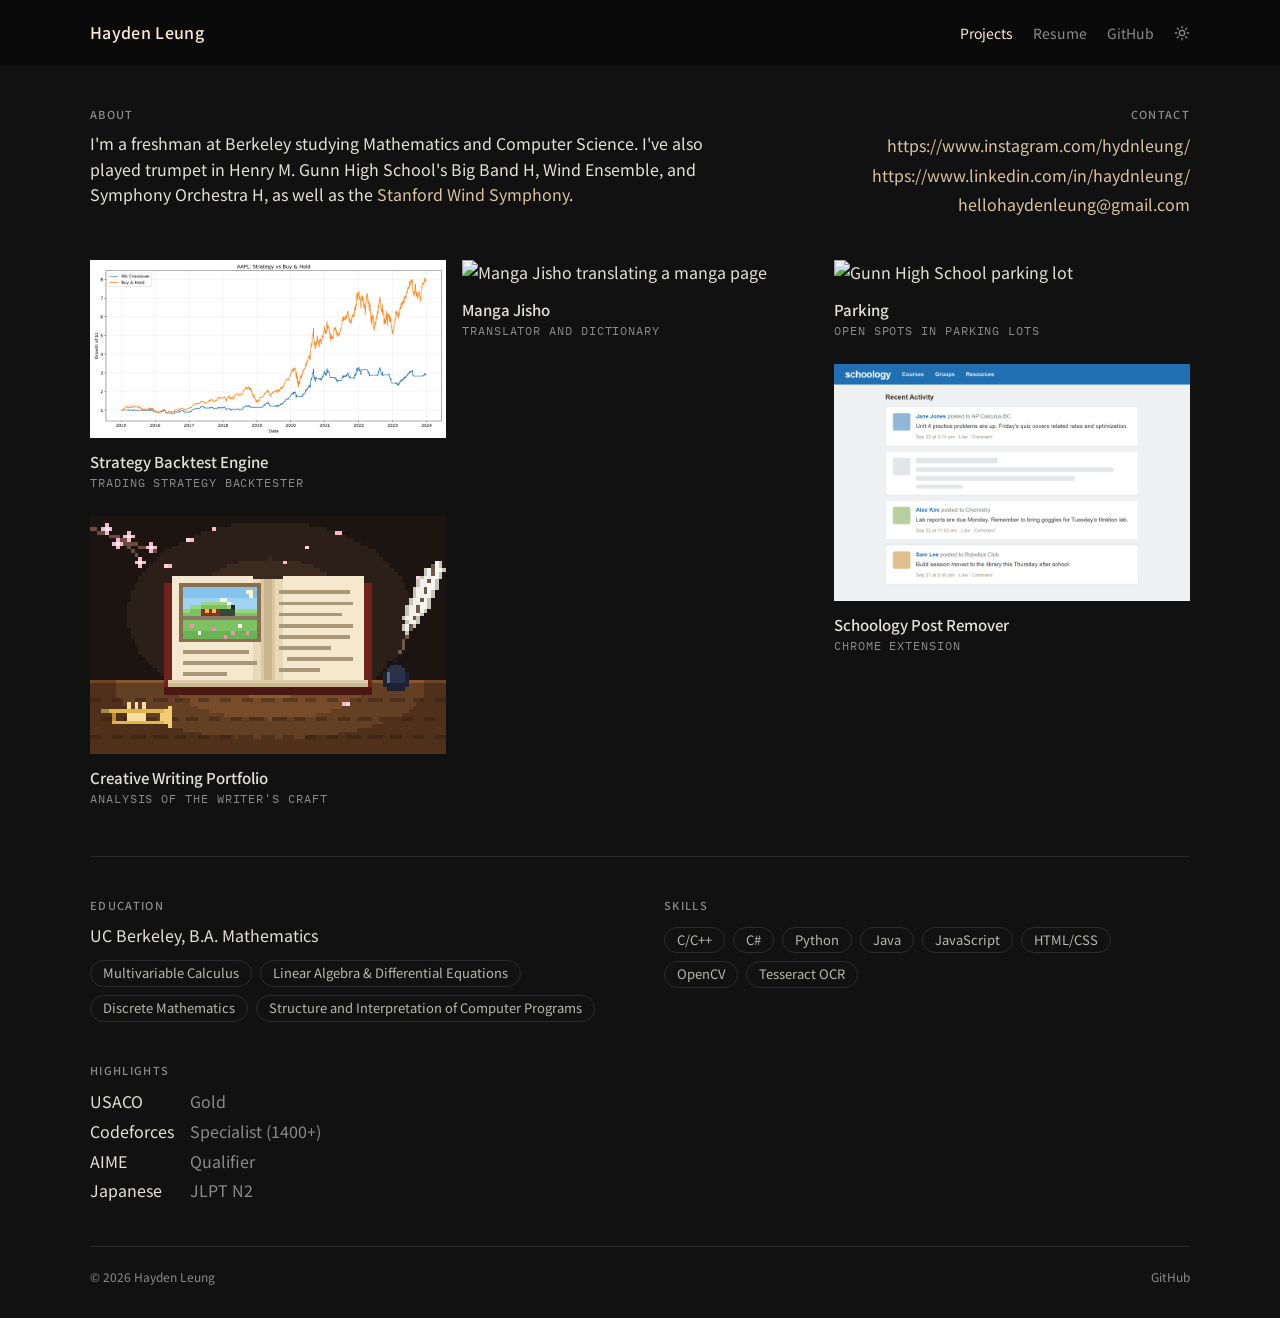
==== index.html @ 0882635b "Reworked Creative Writing Portfolio" ====
<!DOCTYPE html>
<html lang="en">
<head>
    <meta charset="UTF-8">
    <meta name="viewport" content="width=device-width, initial-scale=1.0">
    <title>Hayden Leung</title>
    <meta name="title" content="Hayden Leung">
    <meta name="description" content="Hayden Leung, UC Berkeley freshman. Projects, writing, and other things I've built.">
    <link rel="apple-touch-icon" sizes="180x180" href="media/apple-touch-icon.png">
    <link rel="icon" type="image/png" sizes="32x32" href="media/favicon-32x32.png">
    <link rel="icon" type="image/png" sizes="16x16" href="media/favicon-16x16.png">
    <link rel="stylesheet" href="style.css">
    <script src="theme.js"></script>
</head>
<body>
    <header class="header">
        <a class="header-object header-first" href="index.html">Hayden Leung</a>
        <nav class="nav">
            <a href="index.html" aria-current="page">Projects</a>
            <a href="pages/resume.html">Resume</a>
            <a href="https://github.com/SilentzYo">GitHub</a>
        </nav>
    </header>
    <hr>

    <section class="body">
        <div class="about">
            <h1>About</h1>
            <p class="body-text">I'm a freshman at Berkeley studying Mathematics and Computer Science. I've also played trumpet in Henry M. Gunn High School's Big Band H, Wind Ensemble, and Symphony Orchestra H, as well as the <a class="text-link" href="https://windsymphony.stanford.edu/">Stanford Wind Symphony</a>.</p>
        </div>
        <div class="experiences">
            <h1>Contact</h1>
            <ul class="contact-links body-text">
                <li><a class="text-link" href="https://www.instagram.com/hydnleung/">https://www.instagram.com/hydnleung/</a></li>
                <li><a class="text-link" href="https://www.linkedin.com/in/haydnleung/">https://www.linkedin.com/in/haydnleung/</a></li>
                <li><a class="text-link" href="mailto:hellohaydenleung@gmail.com">hellohaydenleung@gmail.com</a></li>
            </ul>
        </div>
    </section>

    <main class="projects-grid">
        <div class="projects-column">
            <a class="project" href="pages/backtest.html">
                <img class="image" src="media/backtest-equity-curve.png" alt="Equity curve of a moving-average crossover strategy versus buy and hold on AAPL">
                <div class="title">
                    <h1>Strategy Backtest Engine</h1>
                    <h2>Trading Strategy Backtester</h2>
                </div>
            </a>

            <a class="project" href="pages/crwrit.html">
                <img class="image pixelated" src="media/crwrit-portfolio.png" alt="Pixel art of an open book, a quill in an inkwell, a trumpet, and cherry blossoms">
                <div class="title">
                    <h1>Creative Writing Portfolio</h1>
                    <h2>Analysis of the Writer's Craft</h2>
                </div>
            </a>
        </div>

        <div class="projects-column">
            <a class="project" href="pages/mangajisho.html">
                <img class="image" src="media/manga-translate.png" alt="Manga Jisho translating a manga page">
                <div class="title">
                    <h1>Manga Jisho</h1>
                    <h2>Translator and Dictionary</h2>
                </div>
            </a>
        </div>

        <div class="projects-column">
            <a class="project" href="pages/parking.html">
                <img class="image" src="media/gunnparkinglot.jpg" alt="Gunn High School parking lot">
                <div class="title">
                    <h1>Parking</h1>
                    <h2>Open Spots in Parking Lots</h2>
                </div>
            </a>

            <a class="project" href="pages/schoology.html">
                <img class="image" src="media/schoology-feed.png" alt="Schoology Recent Activity feed with one post blanked out">
                <div class="title">
                    <h1>Schoology Post Remover</h1>
                    <h2>Chrome Extension</h2>
                </div>
            </a>
        </div>
    </main>

    <section class="section two-col">
        <div>
            <h1 class="section-label">Education</h1>
            <p class="body-text"><span class="entry-role">UC Berkeley,</span> <span class="entry-org">B.A. Mathematics</span></p>
            <ul class="tag-list">
                <li>Multivariable Calculus</li>
                <li>Linear Algebra &amp; Differential Equations</li>
                <li>Discrete Mathematics</li>
                <li>Structure and Interpretation of Computer Programs</li>
            </ul>
            <h1 class="section-label">Highlights</h1>
            <table class="highlights-table body-text">
                <tbody>
                    <tr><th scope="row">USACO</th><td>Gold</td></tr>
                    <tr><th scope="row">Codeforces</th><td>Specialist (1400+)</td></tr>
                    <tr><th scope="row">AIME</th><td>Qualifier</td></tr>
                    <tr><th scope="row">Japanese</th><td>JLPT N2</td></tr>
                </tbody>
            </table>
        </div>
        <div>
            <h1 class="section-label">Skills</h1>
            <ul class="tag-list">
                <li>C/C++</li>
                <li>C#</li>
                <li>Python</li>
                <li>Java</li>
                <li>JavaScript</li>
                <li>HTML/CSS</li>
                <li>OpenCV</li>
                <li>Tesseract OCR</li>
            </ul>
        </div>
    </section>

    <footer>
        <div class="footer-object">&copy; 2026 Hayden Leung</div>
        <div class="footer-object footer-links">
            <a href="https://github.com/SilentzYo">GitHub</a>
        </div>
    </footer>
</body>
</html>
---- style.css ----
@import url('https://fonts.googleapis.com/css2?family=IBM+Plex+Mono&family=Noto+Sans+JP:wght@400;500&display=swap');

:root {
    color-scheme: dark;
    --bg: #111111;
    --header-bg: #0a0a0a;
    --surface: #1a1a1a;
    --text: #e4e1da;
    --link: #d9c4a0;
    --soft: #bab7b0;
    --muted: #8a8a8a;
    --brand: antiquewhite;
    --accent: antiquewhite;
    --line: #2a2a2a;
}

:root[data-theme="light"] {
    color-scheme: light;
    --bg: #fffbde;
    --header-bg: #f3ebc9;
    --surface: #ebddc5;
    --text: #22344a;
    --link: #3b6a8f;
    --soft: #34495e;
    --muted: #4d6478;
    --brand: #22344a;
    --accent: #4682a9;
    --line: #cfe3ee;
}

html {
    background-color: var(--bg);
    color: var(--text);
    font-family: "Noto Sans JP", sans-serif;
    font-weight: 400;
    line-height: 1.6;
    scrollbar-width: none;
}

::-webkit-scrollbar {
    display: none;
}

body {
    max-width: 1100px;
    margin: 0 auto;
    padding: 0 16px;
}

a {
    text-decoration: none;
    color: inherit;
    transition: color 0.15s;
}

.text-link {
    color: var(--link);
    text-underline-offset: 3px;
}

.text-link:hover {
    text-decoration: underline;
}

/* HEADER */

.header {
    display: flex;
    align-items: baseline;
    justify-content: space-between;
    flex-wrap: wrap;
    gap: 8px 24px;
    padding: 20px 0;
    background: var(--header-bg);
    box-shadow: 0 0 0 100vmax var(--header-bg);
    clip-path: inset(0 -100vmax);
}

.header + hr {
    display: none;
}

.header-object {
    color: var(--brand);
    margin: 0;
}

.header-first {
    font-weight: 500;
    letter-spacing: 0.02em;
    white-space: nowrap;
}

.header-centered {
    display: grid;
    grid-template-columns: 1fr auto 1fr;
}

.header-centered .nav {
    justify-content: flex-end;
}

.header-title {
    margin: 0;
    color: var(--text);
    font-size: 20px;
    font-weight: 500;
    text-align: center;
}

@media (max-width: 700px) {
    .header-centered {
        grid-template-columns: 1fr auto;
    }

    .header-title {
        grid-column: 1 / -1;
        grid-row: 2;
    }
}

.nav {
    display: flex;
    flex-wrap: wrap;
    align-items: center;
    gap: 20px;
    font-size: 14px;
}

@media (max-width: 700px) {
    .nav {
        gap: 16px;
    }
}

.nav a,
.theme-toggle {
    color: var(--muted);
}

.nav a:hover,
.nav a[aria-current="page"],
.theme-toggle:hover {
    color: var(--accent);
}

.theme-toggle {
    display: inline-flex;
    align-items: center;
    padding: 0;
    border: none;
    background: none;
    font: inherit;
    cursor: pointer;
    transition: color 0.15s;
}

.theme-toggle svg {
    width: 16px;
    height: 16px;
}

.theme-toggle .icon-moon,
:root[data-theme="light"] .theme-toggle .icon-sun {
    display: none;
}

:root[data-theme="light"] .theme-toggle .icon-moon {
    display: block;
}

hr {
    height: 0;
    border: none;
    border-top: 1px solid var(--line);
    margin: 0;
}

/* BODY */

.body {
    display: grid;
    grid-template-columns: 3fr 2fr;
    gap: 48px;
    padding: 40px 0;
}

.body > div > h1,
.section-label {
    color: var(--muted);
    font-weight: 500;
    font-size: 11px;
    letter-spacing: 0.12em;
    text-transform: uppercase;
    margin: 0 0 8px;
}

.body-text {
    color: var(--text);
    font-weight: 400;
    font-size: 16px;
    margin: 0;
}

.body-text + .body-text {
    margin-top: 12px;
}

.about {
    text-align: left;
}

.experiences {
    text-align: right;
}

.contact-links {
    list-style: none;
    padding: 0;
}

.contact-links li {
    padding: 2px 0;
    overflow-wrap: anywhere;
}

.invisible {
    visibility: hidden;
}

@media (max-width: 700px) {
    .body {
        grid-template-columns: 1fr;
        gap: 32px;
    }

    .experiences {
        text-align: left;
    }
}

/* MAIN */

.main {
    display: flex;
    flex-wrap: wrap;
    gap: 24px;
    padding-bottom: 48px;
}

.projects-grid {
    display: grid;
    grid-template-columns: repeat(3, minmax(0, 1fr));
    align-items: start;
    gap: 24px 16px;
    padding-bottom: 48px;
}

.projects-column {
    display: grid;
    gap: 24px;
}

.pieces-grid {
    display: grid;
    grid-template-columns: repeat(4, minmax(0, 1fr));
    gap: 24px 16px;
    padding-bottom: 48px;
}

@media (max-width: 700px) {
    .projects-grid {
        grid-template-columns: 1fr;
    }

    .pieces-grid {
        grid-template-columns: repeat(2, minmax(0, 1fr));
    }
}

.project {
    display: flex;
    flex-direction: column;
    gap: 12px;
    flex: 1 1 280px;
    min-width: 0;
}

.title > h1,
.title > h2 {
    margin: 0;
}

.title > h1 {
    color: var(--text);
    font-weight: 500;
    font-size: 15px;
}

.title > h2 {
    color: var(--muted);
    font-family: "IBM Plex Mono", ui-monospace, SFMono-Regular, Menlo, Consolas, monospace;
    font-weight: 400;
    font-size: 11.5px;
    letter-spacing: 0.08em;
    text-transform: uppercase;
}

.image {
    display: block;
    width: 100%;
    height: auto;
    transition: opacity 0.2s;
}

.image:hover,
.project:hover .image,
.project:focus-visible .image {
    opacity: 0.8;
}

.project:focus-visible {
    outline: 1px solid var(--accent);
    outline-offset: 4px;
}

.section {
    padding: 40px 0;
    border-top: 1px solid var(--line);
}

.two-col {
    display: grid;
    grid-template-columns: 1fr 1fr;
    gap: 48px;
}

.tag-list {
    list-style: none;
    display: flex;
    flex-wrap: wrap;
    gap: 8px;
    margin: 12px 0 0;
    padding: 0;
}

.tag-list li {
    border: 1px solid var(--line);
    border-radius: 999px;
    padding: 2px 12px;
    font-size: 13px;
    color: var(--soft);
}

.tag-list + .section-label {
    margin-top: 40px;
}

.highlights-table {
    border-collapse: collapse;
}

.highlights-table th,
.highlights-table td {
    font-weight: 400;
    padding: 2px 0;
    text-align: left;
}

.highlights-table th {
    color: var(--text);
    padding-right: 16px;
}

.highlights-table td {
    color: var(--muted);
}

.project-meta {
    display: grid;
    align-content: start;
    gap: 24px;
}

.project-meta .tag-list {
    justify-content: flex-end;
}

@media (max-width: 700px) {
    .two-col {
        grid-template-columns: 1fr;
        gap: 32px;
    }

    .project-meta .tag-list {
        justify-content: flex-start;
    }
}

.showcase {
    display: grid;
    gap: 16px;
    padding-bottom: 48px;
}

.showcase .image {
    max-height: 70vh;
    object-fit: contain;
    background: var(--surface);
}

/* RESUME */

.resume {
    padding: 24px 0 48px;
    font-family: "IBM Plex Mono", ui-monospace, SFMono-Regular, Menlo, Consolas, monospace;
    text-align: center;
}

.resume-hint {
    margin: 0 0 8px;
    color: var(--muted);
    font-size: 12px;
    letter-spacing: 0.04em;
    transition: opacity 3s ease-out;
}

.resume-hint.is-faded {
    opacity: 0;
}

.hint-touch {
    display: none;
}

@media (hover: none) and (pointer: coarse) {
    .hint-mouse {
        display: none;
    }

    .hint-touch {
        display: inline;
    }
}

.resume-stage {
    position: relative;
    height: calc(100vh - 180px);
    height: calc(100svh - 180px);
    min-height: 420px;
    max-height: 1000px;
    user-select: none;
    -webkit-user-select: none;
    -webkit-touch-callout: none;
}

.resume-stage canvas {
    display: block;
    width: 100%;
    height: 100%;
    outline: none;
}

:root[data-theme="light"] .resume-stage canvas {
    filter: drop-shadow(0 10px 24px rgba(34, 52, 74, 0.16));
}

.resume-stage.is-flat {
    display: flex;
    align-items: center;
    justify-content: center;
}

.resume-flat {
    max-width: 100%;
    max-height: 100%;
    box-shadow: 0 0 0 1px var(--line);
}

.resume-error {
    color: var(--muted);
    font-size: 13px;
}

@media (max-width: 700px) {
    .resume-stage {
        height: auto;
        min-height: 0;
        max-height: 70svh;
        aspect-ratio: 3 / 4;
    }
}

/* FOOTER */

footer {
    display: flex;
    flex-wrap: wrap;
    justify-content: space-between;
    gap: 8px 24px;
    padding: 20px 0 32px;
    border-top: 1px solid var(--line);
}

.footer-object {
    color: var(--muted);
    font-size: 12px;
}

.footer-object a:hover {
    color: var(--accent);
}

.footer-links {
    display: flex;
    flex-wrap: wrap;
    gap: 20px;
}

.pixelated {
    image-rendering: pixelated;
}

.size-alter {
    aspect-ratio: 1/1;
    width: 100%;
    object-fit: cover;
}

.reflection-spacing {
    padding-left: 10%;
    padding-right: 10%;
}
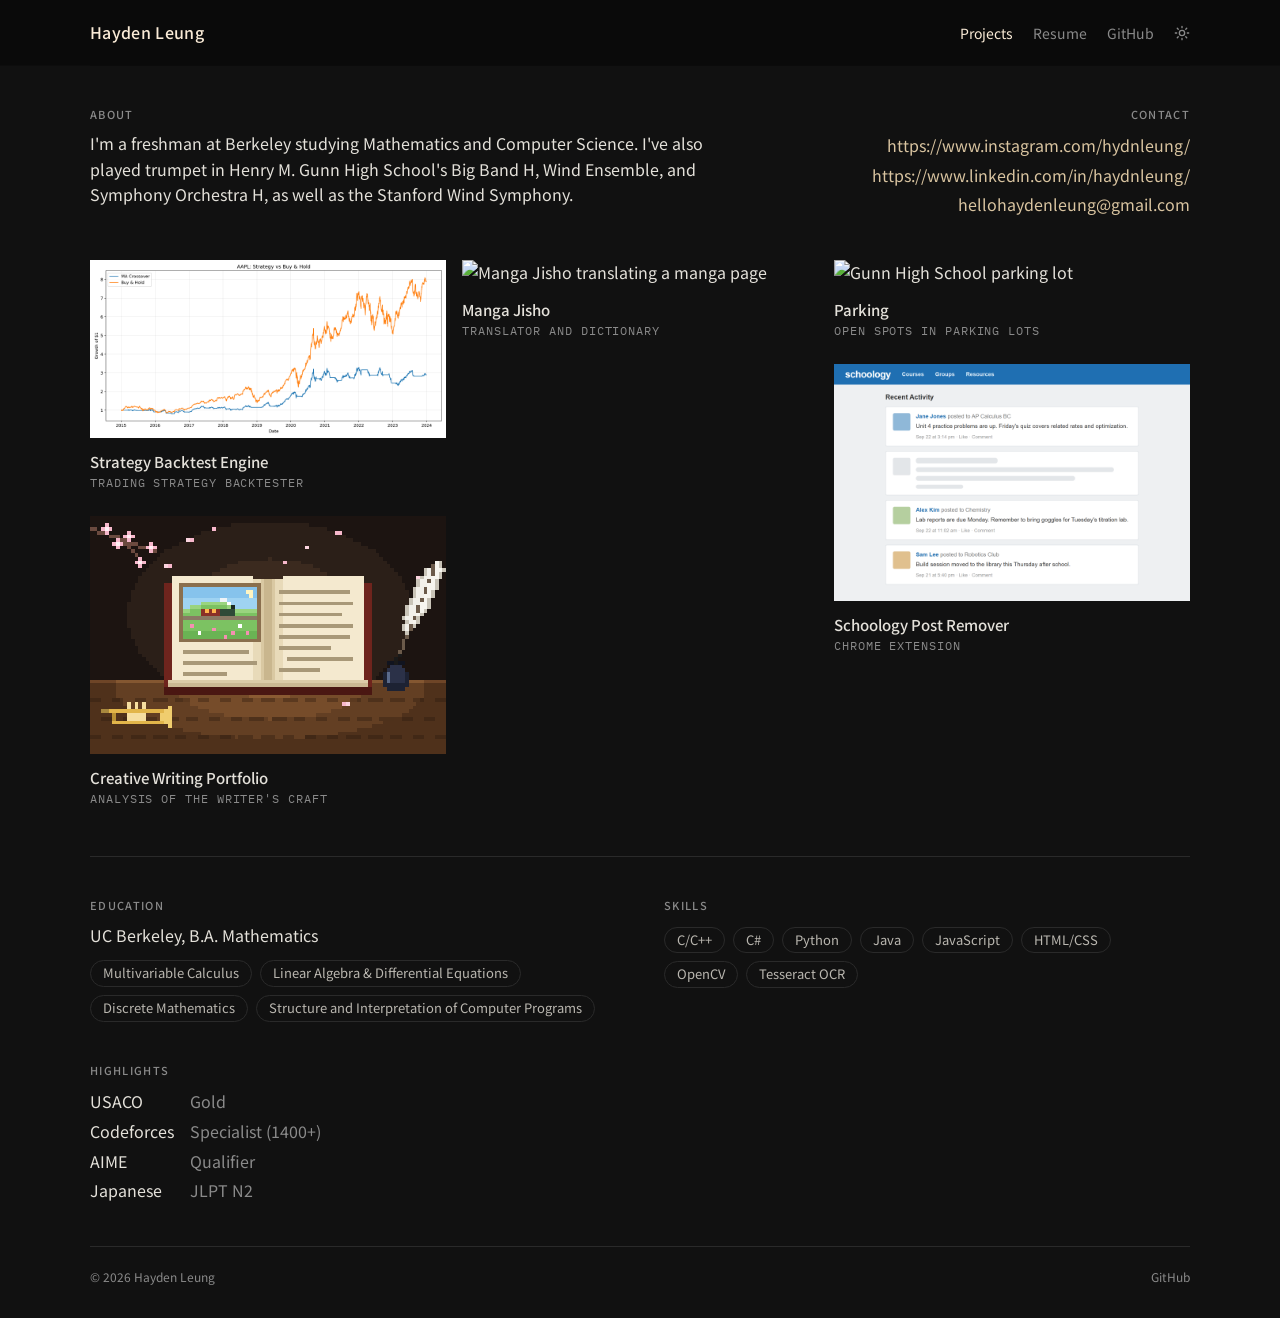
==== commit bdd73854: "Removed Wind Symphony Hyperlink" ====
--- a/index.html
+++ b/index.html
@@ -26,7 +26,7 @@
     <section class="body">
         <div class="about">
             <h1>About</h1>
-            <p class="body-text">I'm a freshman at Berkeley studying Mathematics and Computer Science. I've also played trumpet in Henry M. Gunn High School's Big Band H, Wind Ensemble, and Symphony Orchestra H, as well as the <a class="text-link" href="https://windsymphony.stanford.edu/">Stanford Wind Symphony</a>.</p>
+            <p class="body-text">I'm a freshman at Berkeley studying Mathematics and Computer Science. I've also played trumpet in Henry M. Gunn High School's Big Band H, Wind Ensemble, and Symphony Orchestra H, as well as the Stanford Wind Symphony.</p>
         </div>
         <div class="experiences">
             <h1>Contact</h1>
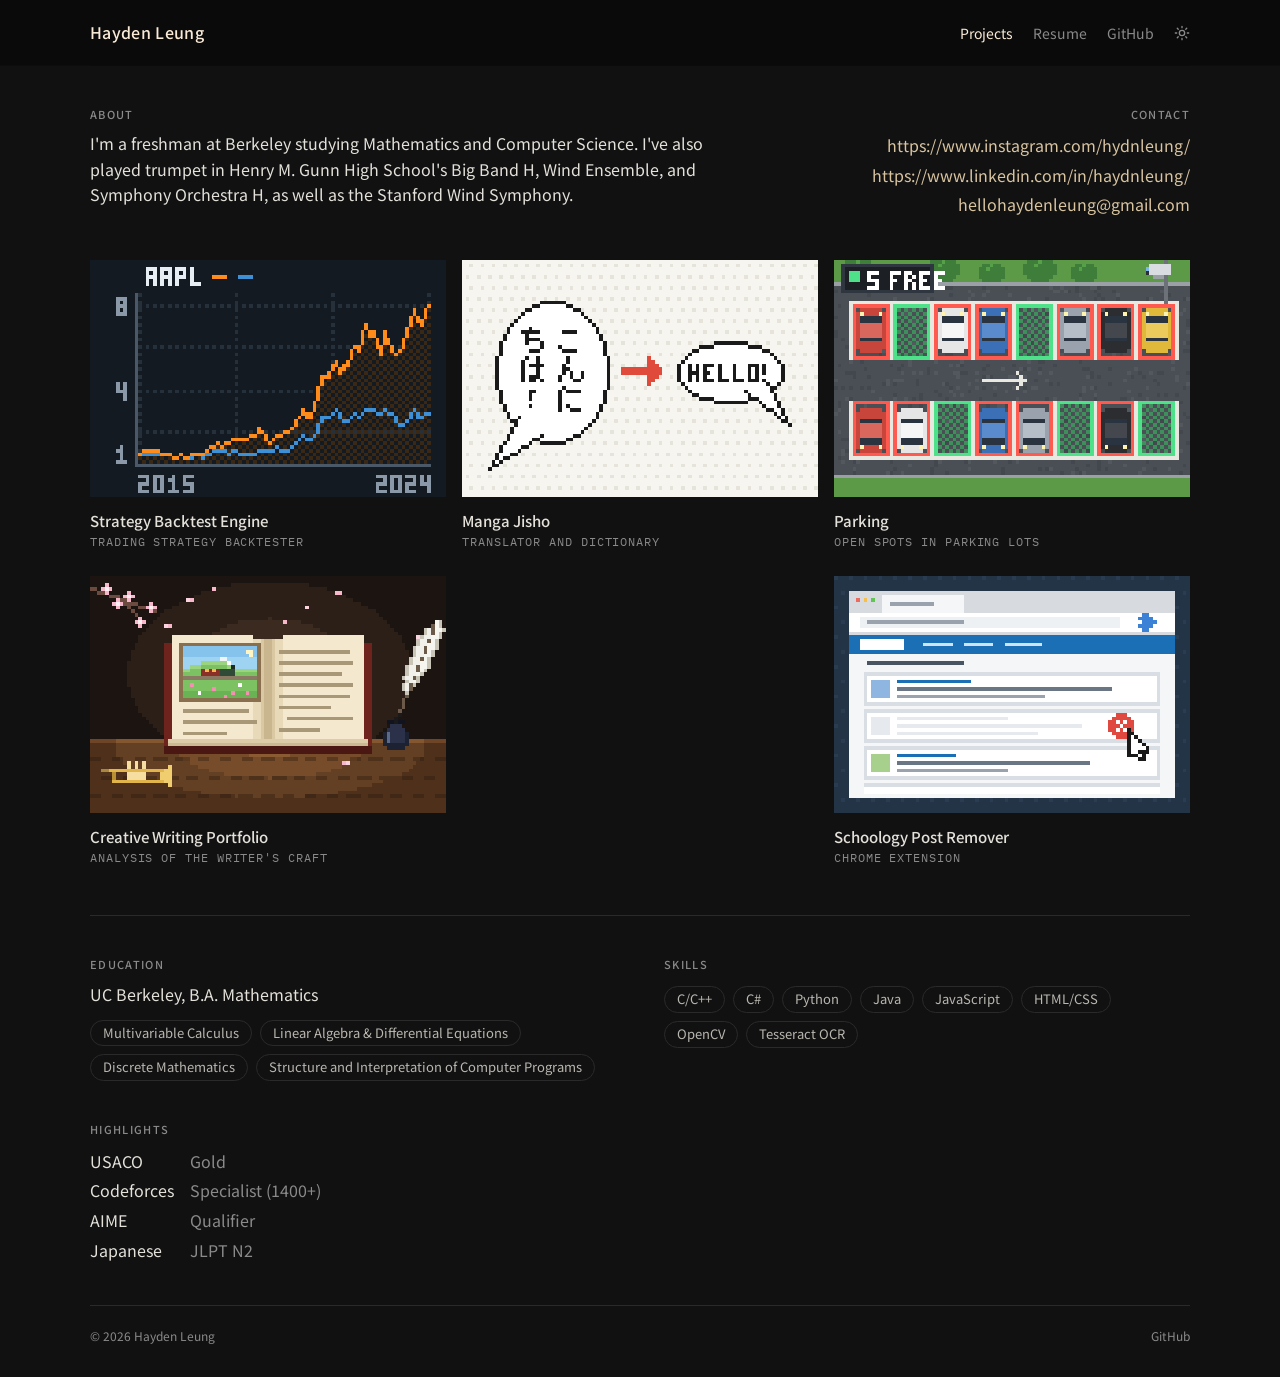
==== commit 659f568c: "Changed cover images" ====
--- a/index.html
+++ b/index.html
@@ -41,7 +41,7 @@
     <main class="projects-grid">
         <div class="projects-column">
             <a class="project" href="pages/backtest.html">
-                <img class="image" src="media/backtest-equity-curve.png" alt="Equity curve of a moving-average crossover strategy versus buy and hold on AAPL">
+                <img class="image pixelated" src="media/backtest-cover.png" alt="Pixel art chart of a moving-average crossover strategy versus buy and hold on AAPL">
                 <div class="title">
                     <h1>Strategy Backtest Engine</h1>
                     <h2>Trading Strategy Backtester</h2>
@@ -59,7 +59,7 @@
 
         <div class="projects-column">
             <a class="project" href="pages/mangajisho.html">
-                <img class="image" src="media/manga-translate.png" alt="Manga Jisho translating a manga page">
+                <img class="image pixelated" src="media/mangajisho-cover.png" alt="Pixel art speech bubble reading こんにちは！ translated into a bubble reading HELLO!">
                 <div class="title">
                     <h1>Manga Jisho</h1>
                     <h2>Translator and Dictionary</h2>
@@ -69,7 +69,7 @@
 
         <div class="projects-column">
             <a class="project" href="pages/parking.html">
-                <img class="image" src="media/gunnparkinglot.jpg" alt="Gunn High School parking lot">
+                <img class="image pixelated" src="media/parking-cover.png" alt="Pixel art parking lot with cars boxed in red and free spots highlighted in green">
                 <div class="title">
                     <h1>Parking</h1>
                     <h2>Open Spots in Parking Lots</h2>
@@ -77,7 +77,7 @@
             </a>
 
             <a class="project" href="pages/schoology.html">
-                <img class="image" src="media/schoology-feed.png" alt="Schoology Recent Activity feed with one post blanked out">
+                <img class="image pixelated" src="media/schoology-cover.png" alt="Pixel art browser window with a feed where one post is blanked out and being removed">
                 <div class="title">
                     <h1>Schoology Post Remover</h1>
                     <h2>Chrome Extension</h2>
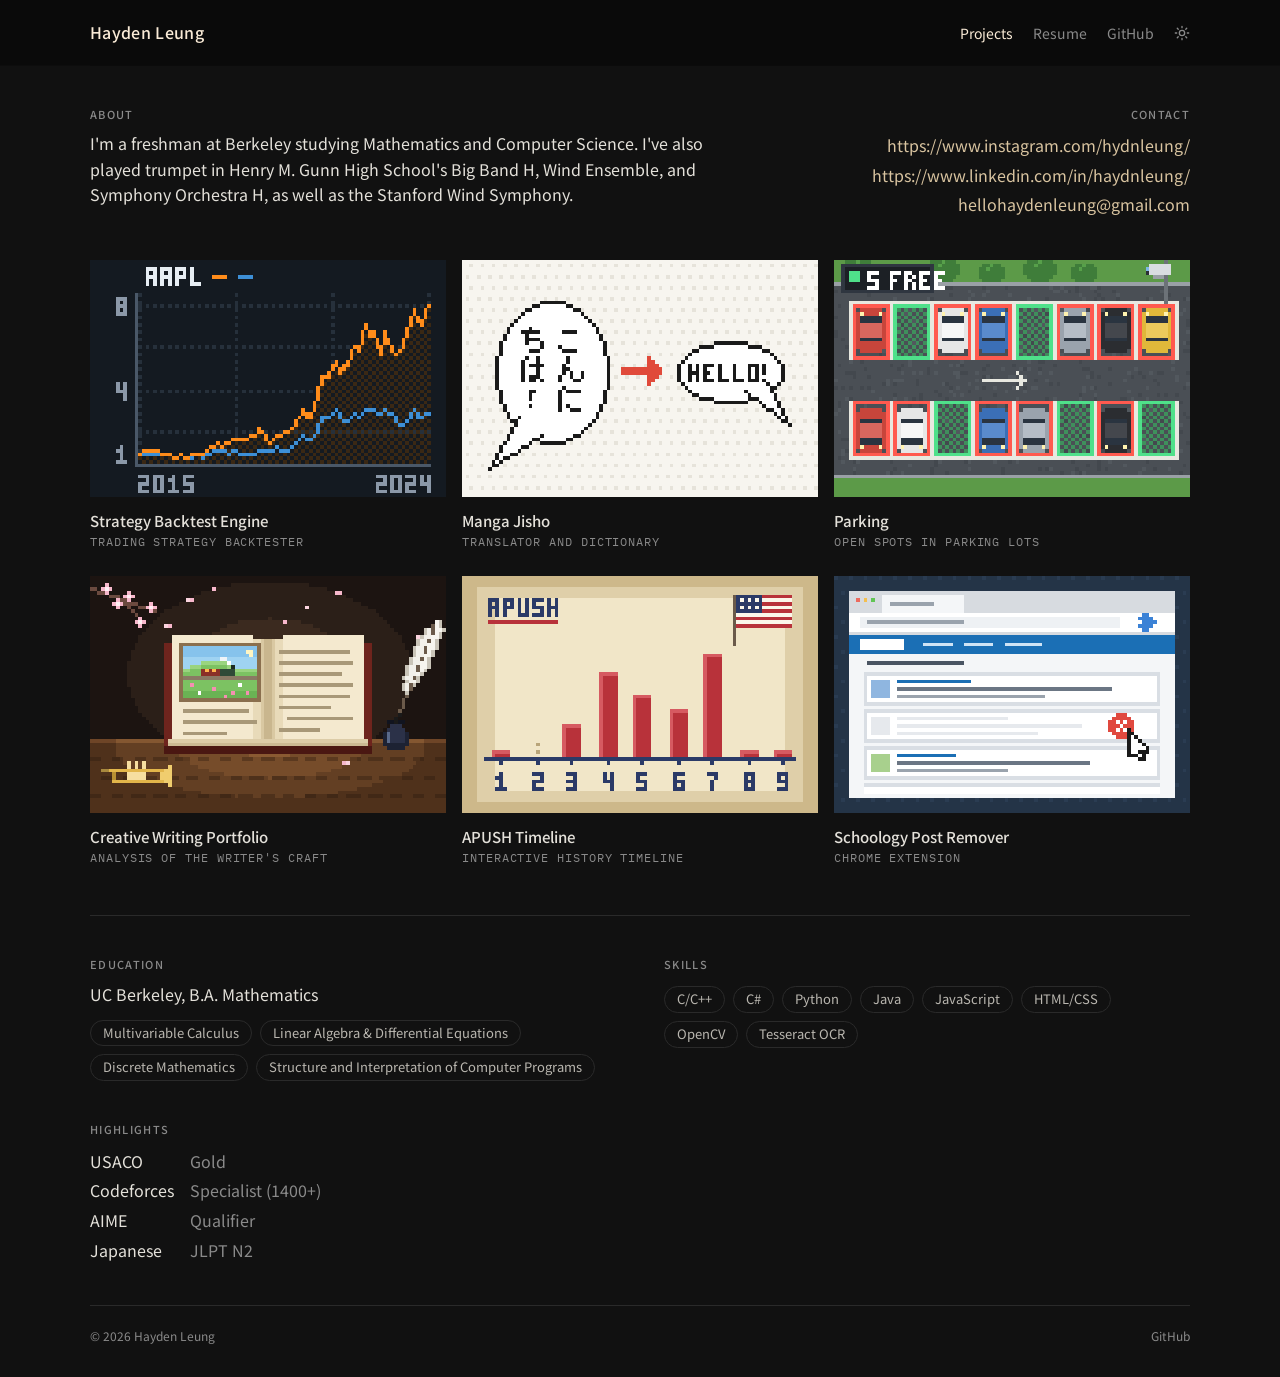
==== commit 3a04e583: "Added APUSH timeline" ====
--- a/index.html
+++ b/index.html
@@ -65,6 +65,14 @@
                     <h2>Translator and Dictionary</h2>
                 </div>
             </a>
+
+            <a class="project" href="pages/apush.html">
+                <img class="image pixelated" src="media/apush-cover.png" alt="Pixel art chart of events in each of the nine AP U.S. History periods, with an American flag">
+                <div class="title">
+                    <h1>APUSH Timeline</h1>
+                    <h2>Interactive History Timeline</h2>
+                </div>
+            </a>
         </div>
 
         <div class="projects-column">
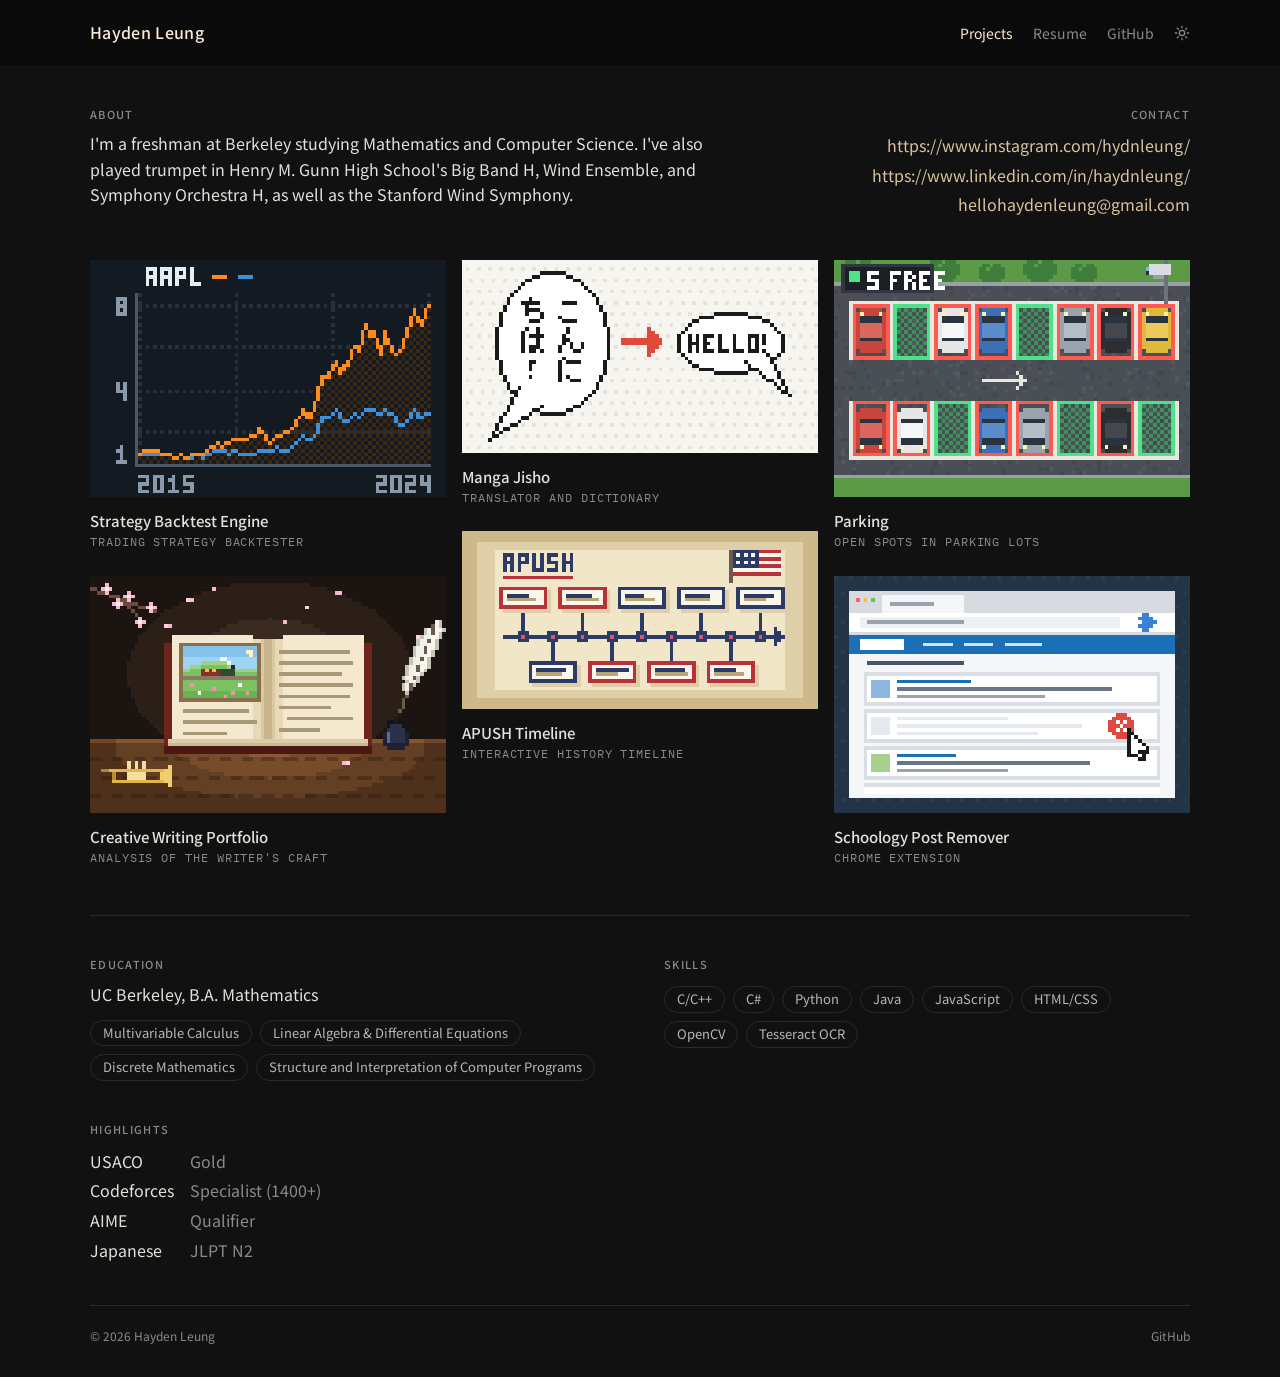
==== commit 45aa9efe: "Fixed stacking" ====
--- a/index.html
+++ b/index.html
@@ -11,6 +11,7 @@
     <link rel="icon" type="image/png" sizes="16x16" href="media/favicon-16x16.png">
     <link rel="stylesheet" href="style.css">
     <script src="theme.js"></script>
+    <script src="projects.js" defer></script>
 </head>
 <body>
     <header class="header">
@@ -39,59 +40,53 @@
     </section>
 
     <main class="projects-grid">
-        <div class="projects-column">
-            <a class="project" href="pages/backtest.html">
-                <img class="image pixelated" src="media/backtest-cover.png" alt="Pixel art chart of a moving-average crossover strategy versus buy and hold on AAPL">
-                <div class="title">
-                    <h1>Strategy Backtest Engine</h1>
-                    <h2>Trading Strategy Backtester</h2>
-                </div>
-            </a>
+        <a class="project" href="pages/backtest.html">
+            <img class="image pixelated" src="media/backtest-cover.png" alt="Pixel art chart of a moving-average crossover strategy versus buy and hold on AAPL">
+            <div class="title">
+                <h1>Strategy Backtest Engine</h1>
+                <h2>Trading Strategy Backtester</h2>
+            </div>
+        </a>
 
-            <a class="project" href="pages/crwrit.html">
-                <img class="image pixelated" src="media/crwrit-portfolio.png" alt="Pixel art of an open book, a quill in an inkwell, a trumpet, and cherry blossoms">
-                <div class="title">
-                    <h1>Creative Writing Portfolio</h1>
-                    <h2>Analysis of the Writer's Craft</h2>
-                </div>
-            </a>
-        </div>
+        <a class="project" href="pages/mangajisho.html">
+            <img class="image pixelated" src="media/mangajisho-cover.png" alt="Pixel art speech bubble reading こんにちは！ translated into a bubble reading HELLO!">
+            <div class="title">
+                <h1>Manga Jisho</h1>
+                <h2>Translator and Dictionary</h2>
+            </div>
+        </a>
 
-        <div class="projects-column">
-            <a class="project" href="pages/mangajisho.html">
-                <img class="image pixelated" src="media/mangajisho-cover.png" alt="Pixel art speech bubble reading こんにちは！ translated into a bubble reading HELLO!">
-                <div class="title">
-                    <h1>Manga Jisho</h1>
-                    <h2>Translator and Dictionary</h2>
-                </div>
-            </a>
+        <a class="project" href="pages/parking.html">
+            <img class="image pixelated" src="media/parking-cover.png" alt="Pixel art parking lot with cars boxed in red and free spots highlighted in green">
+            <div class="title">
+                <h1>Parking</h1>
+                <h2>Open Spots in Parking Lots</h2>
+            </div>
+        </a>
 
-            <a class="project" href="pages/apush.html">
-                <img class="image pixelated" src="media/apush-cover.png" alt="Pixel art chart of events in each of the nine AP U.S. History periods, with an American flag">
-                <div class="title">
-                    <h1>APUSH Timeline</h1>
-                    <h2>Interactive History Timeline</h2>
-                </div>
-            </a>
-        </div>
+        <a class="project" href="pages/crwrit.html">
+            <img class="image pixelated" src="media/crwrit-portfolio.png" alt="Pixel art of an open book, a quill in an inkwell, a trumpet, and cherry blossoms">
+            <div class="title">
+                <h1>Creative Writing Portfolio</h1>
+                <h2>Analysis of the Writer's Craft</h2>
+            </div>
+        </a>
 
-        <div class="projects-column">
-            <a class="project" href="pages/parking.html">
-                <img class="image pixelated" src="media/parking-cover.png" alt="Pixel art parking lot with cars boxed in red and free spots highlighted in green">
-                <div class="title">
-                    <h1>Parking</h1>
-                    <h2>Open Spots in Parking Lots</h2>
-                </div>
-            </a>
+        <a class="project" href="pages/apush.html">
+            <img class="image pixelated" src="media/apush-cover.png" alt="Pixel art timeline of the nine AP U.S. History periods with event cards above and below the line, with an American flag">
+            <div class="title">
+                <h1>APUSH Timeline</h1>
+                <h2>Interactive History Timeline</h2>
+            </div>
+        </a>
 
-            <a class="project" href="pages/schoology.html">
-                <img class="image pixelated" src="media/schoology-cover.png" alt="Pixel art browser window with a feed where one post is blanked out and being removed">
-                <div class="title">
-                    <h1>Schoology Post Remover</h1>
-                    <h2>Chrome Extension</h2>
-                </div>
-            </a>
-        </div>
+        <a class="project" href="pages/schoology.html">
+            <img class="image pixelated" src="media/schoology-cover.png" alt="Pixel art browser window with a feed where one post is blanked out and being removed">
+            <div class="title">
+                <h1>Schoology Post Remover</h1>
+                <h2>Chrome Extension</h2>
+            </div>
+        </a>
     </main>
 
     <section class="section two-col">
--- a/style.css
+++ b/style.css
@@ -268,11 +268,19 @@
     padding-bottom: 48px;
 }
 
-@media (max-width: 700px) {
+@media (max-width: 900px) {
+    .projects-grid {
+        grid-template-columns: repeat(2, minmax(0, 1fr));
+    }
+}
+
+@media (max-width: 480px) {
     .projects-grid {
         grid-template-columns: 1fr;
     }
-
+}
+
+@media (max-width: 700px) {
     .pieces-grid {
         grid-template-columns: repeat(2, minmax(0, 1fr));
     }
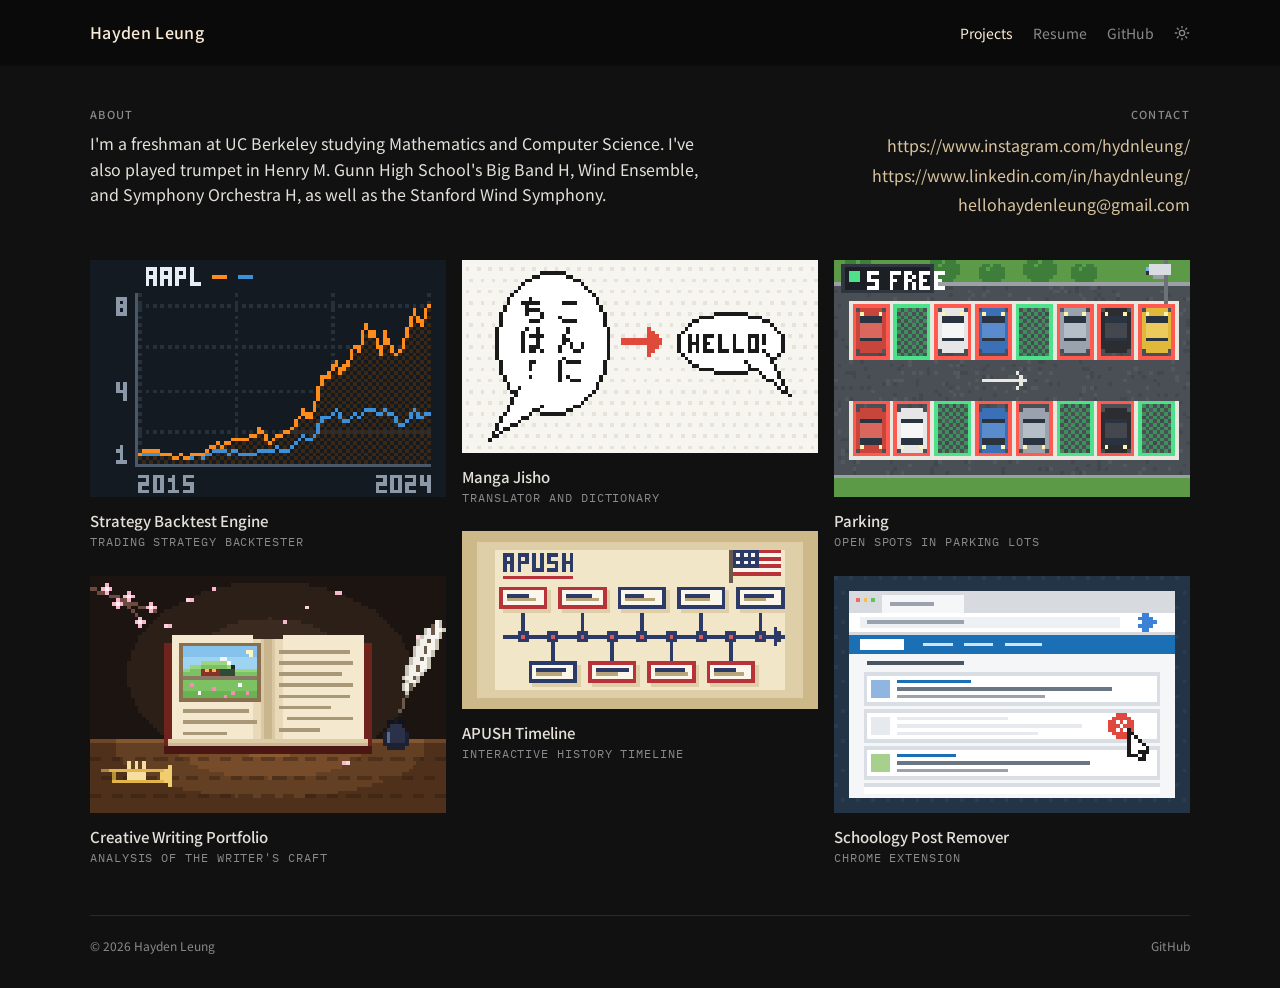
==== commit 4ef83f25: "Simplified home page" ====
--- a/index.html
+++ b/index.html
@@ -15,10 +15,10 @@
 </head>
 <body>
     <header class="header">
-        <a class="header-object header-first" href="index.html">Hayden Leung</a>
+        <a class="header-object header-first" href="./">Hayden Leung</a>
         <nav class="nav">
-            <a href="index.html" aria-current="page">Projects</a>
-            <a href="pages/resume.html">Resume</a>
+            <a href="./" aria-current="page">Projects</a>
+            <a href="pages/resume">Resume</a>
             <a href="https://github.com/SilentzYo">GitHub</a>
         </nav>
     </header>
@@ -27,7 +27,7 @@
     <section class="body">
         <div class="about">
             <h1>About</h1>
-            <p class="body-text">I'm a freshman at Berkeley studying Mathematics and Computer Science. I've also played trumpet in Henry M. Gunn High School's Big Band H, Wind Ensemble, and Symphony Orchestra H, as well as the Stanford Wind Symphony.</p>
+            <p class="body-text">I'm a freshman at UC Berkeley studying Mathematics and Computer Science. I've also played trumpet in Henry M. Gunn High School's Big Band H, Wind Ensemble, and Symphony Orchestra H, as well as the Stanford Wind Symphony.</p>
         </div>
         <div class="experiences">
             <h1>Contact</h1>
@@ -40,7 +40,7 @@
     </section>
 
     <main class="projects-grid">
-        <a class="project" href="pages/backtest.html">
+        <a class="project" href="pages/backtest">
             <img class="image pixelated" src="media/backtest-cover.png" alt="Pixel art chart of a moving-average crossover strategy versus buy and hold on AAPL">
             <div class="title">
                 <h1>Strategy Backtest Engine</h1>
@@ -48,7 +48,7 @@
             </div>
         </a>
 
-        <a class="project" href="pages/mangajisho.html">
+        <a class="project" href="pages/mangajisho">
             <img class="image pixelated" src="media/mangajisho-cover.png" alt="Pixel art speech bubble reading こんにちは！ translated into a bubble reading HELLO!">
             <div class="title">
                 <h1>Manga Jisho</h1>
@@ -56,7 +56,7 @@
             </div>
         </a>
 
-        <a class="project" href="pages/parking.html">
+        <a class="project" href="pages/parking">
             <img class="image pixelated" src="media/parking-cover.png" alt="Pixel art parking lot with cars boxed in red and free spots highlighted in green">
             <div class="title">
                 <h1>Parking</h1>
@@ -64,7 +64,7 @@
             </div>
         </a>
 
-        <a class="project" href="pages/crwrit.html">
+        <a class="project" href="pages/crwrit">
             <img class="image pixelated" src="media/crwrit-portfolio.png" alt="Pixel art of an open book, a quill in an inkwell, a trumpet, and cherry blossoms">
             <div class="title">
                 <h1>Creative Writing Portfolio</h1>
@@ -72,7 +72,7 @@
             </div>
         </a>
 
-        <a class="project" href="pages/apush.html">
+        <a class="project" href="pages/apush">
             <img class="image pixelated" src="media/apush-cover.png" alt="Pixel art timeline of the nine AP U.S. History periods with event cards above and below the line, with an American flag">
             <div class="title">
                 <h1>APUSH Timeline</h1>
@@ -80,7 +80,7 @@
             </div>
         </a>
 
-        <a class="project" href="pages/schoology.html">
+        <a class="project" href="pages/schoology">
             <img class="image pixelated" src="media/schoology-cover.png" alt="Pixel art browser window with a feed where one post is blanked out and being removed">
             <div class="title">
                 <h1>Schoology Post Remover</h1>
@@ -88,41 +88,6 @@
             </div>
         </a>
     </main>
-
-    <section class="section two-col">
-        <div>
-            <h1 class="section-label">Education</h1>
-            <p class="body-text"><span class="entry-role">UC Berkeley,</span> <span class="entry-org">B.A. Mathematics</span></p>
-            <ul class="tag-list">
-                <li>Multivariable Calculus</li>
-                <li>Linear Algebra &amp; Differential Equations</li>
-                <li>Discrete Mathematics</li>
-                <li>Structure and Interpretation of Computer Programs</li>
-            </ul>
-            <h1 class="section-label">Highlights</h1>
-            <table class="highlights-table body-text">
-                <tbody>
-                    <tr><th scope="row">USACO</th><td>Gold</td></tr>
-                    <tr><th scope="row">Codeforces</th><td>Specialist (1400+)</td></tr>
-                    <tr><th scope="row">AIME</th><td>Qualifier</td></tr>
-                    <tr><th scope="row">Japanese</th><td>JLPT N2</td></tr>
-                </tbody>
-            </table>
-        </div>
-        <div>
-            <h1 class="section-label">Skills</h1>
-            <ul class="tag-list">
-                <li>C/C++</li>
-                <li>C#</li>
-                <li>Python</li>
-                <li>Java</li>
-                <li>JavaScript</li>
-                <li>HTML/CSS</li>
-                <li>OpenCV</li>
-                <li>Tesseract OCR</li>
-            </ul>
-        </div>
-    </section>
 
     <footer>
         <div class="footer-object">&copy; 2026 Hayden Leung</div>
--- a/style.css
+++ b/style.css
@@ -332,17 +332,6 @@
     outline-offset: 4px;
 }
 
-.section {
-    padding: 40px 0;
-    border-top: 1px solid var(--line);
-}
-
-.two-col {
-    display: grid;
-    grid-template-columns: 1fr 1fr;
-    gap: 48px;
-}
-
 .tag-list {
     list-style: none;
     display: flex;
@@ -360,30 +349,6 @@
     color: var(--soft);
 }
 
-.tag-list + .section-label {
-    margin-top: 40px;
-}
-
-.highlights-table {
-    border-collapse: collapse;
-}
-
-.highlights-table th,
-.highlights-table td {
-    font-weight: 400;
-    padding: 2px 0;
-    text-align: left;
-}
-
-.highlights-table th {
-    color: var(--text);
-    padding-right: 16px;
-}
-
-.highlights-table td {
-    color: var(--muted);
-}
-
 .project-meta {
     display: grid;
     align-content: start;
@@ -395,11 +360,6 @@
 }
 
 @media (max-width: 700px) {
-    .two-col {
-        grid-template-columns: 1fr;
-        gap: 32px;
-    }
-
     .project-meta .tag-list {
         justify-content: flex-start;
     }
